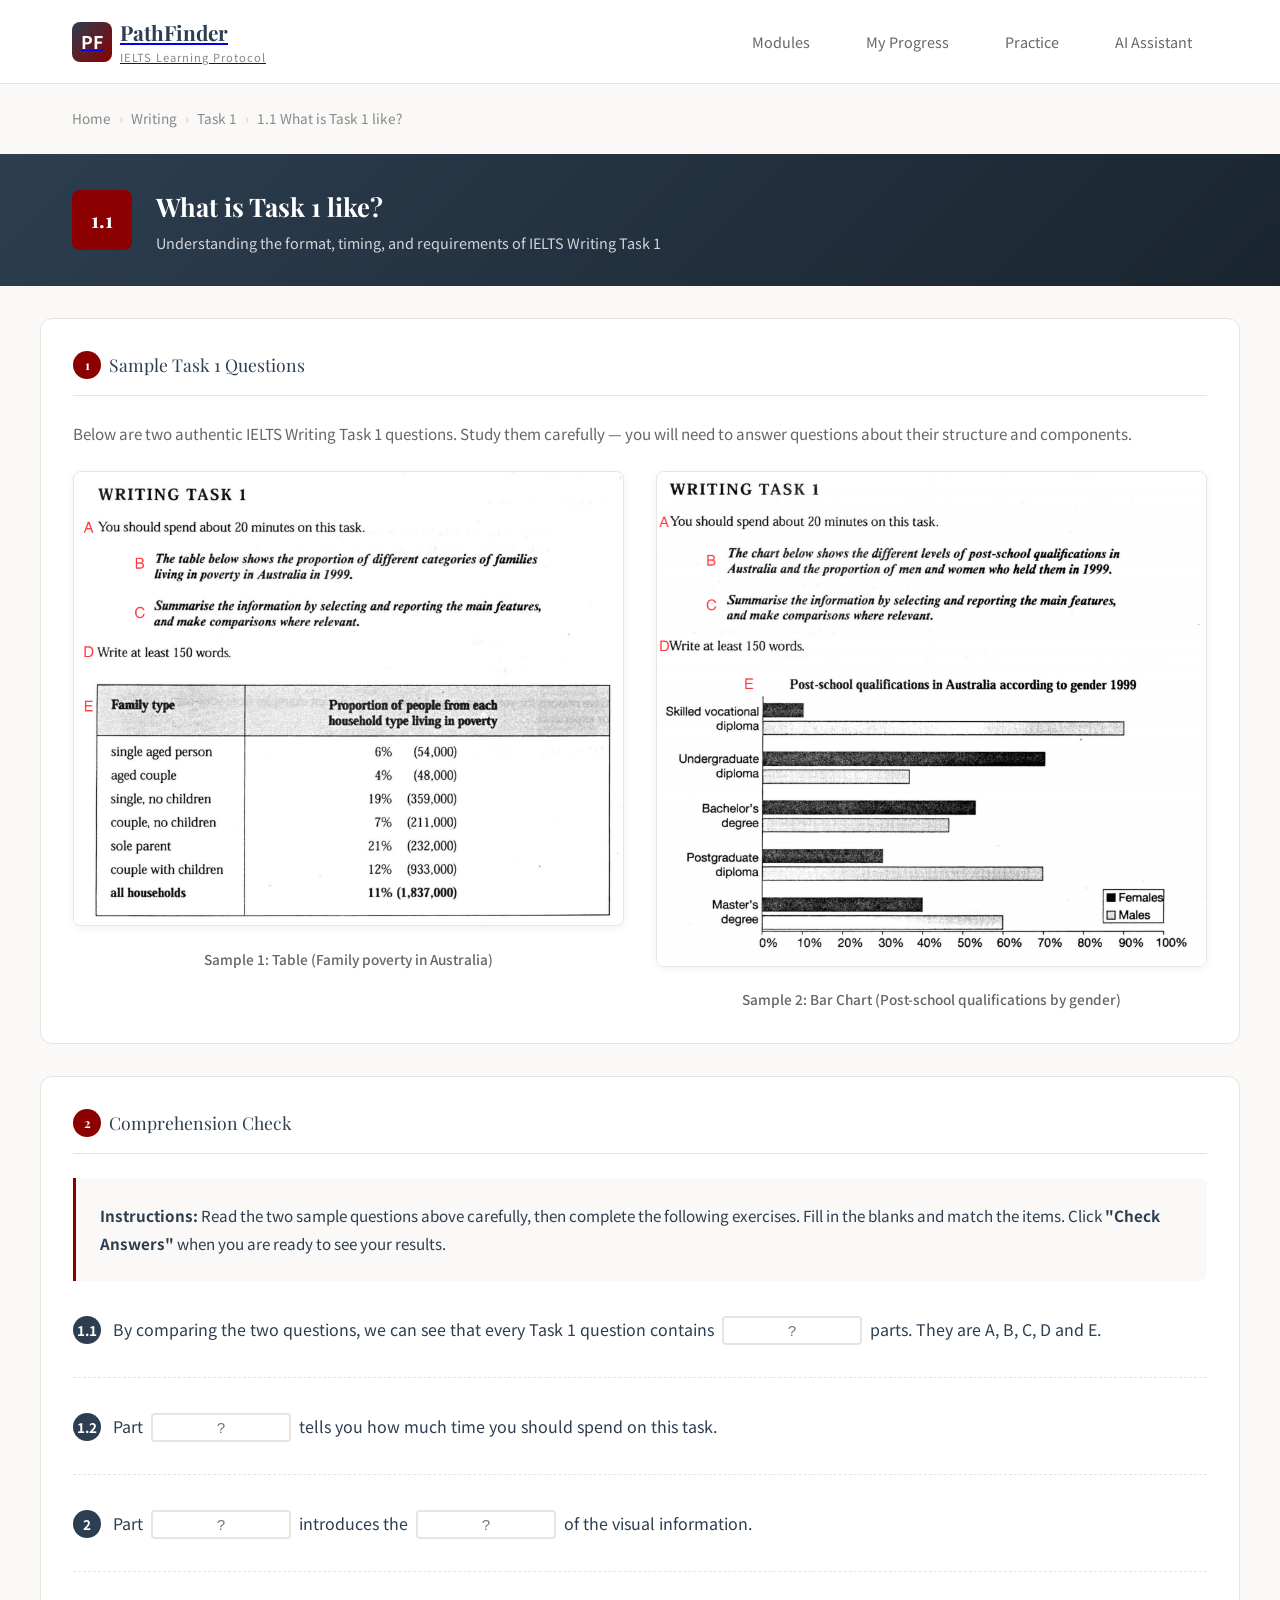
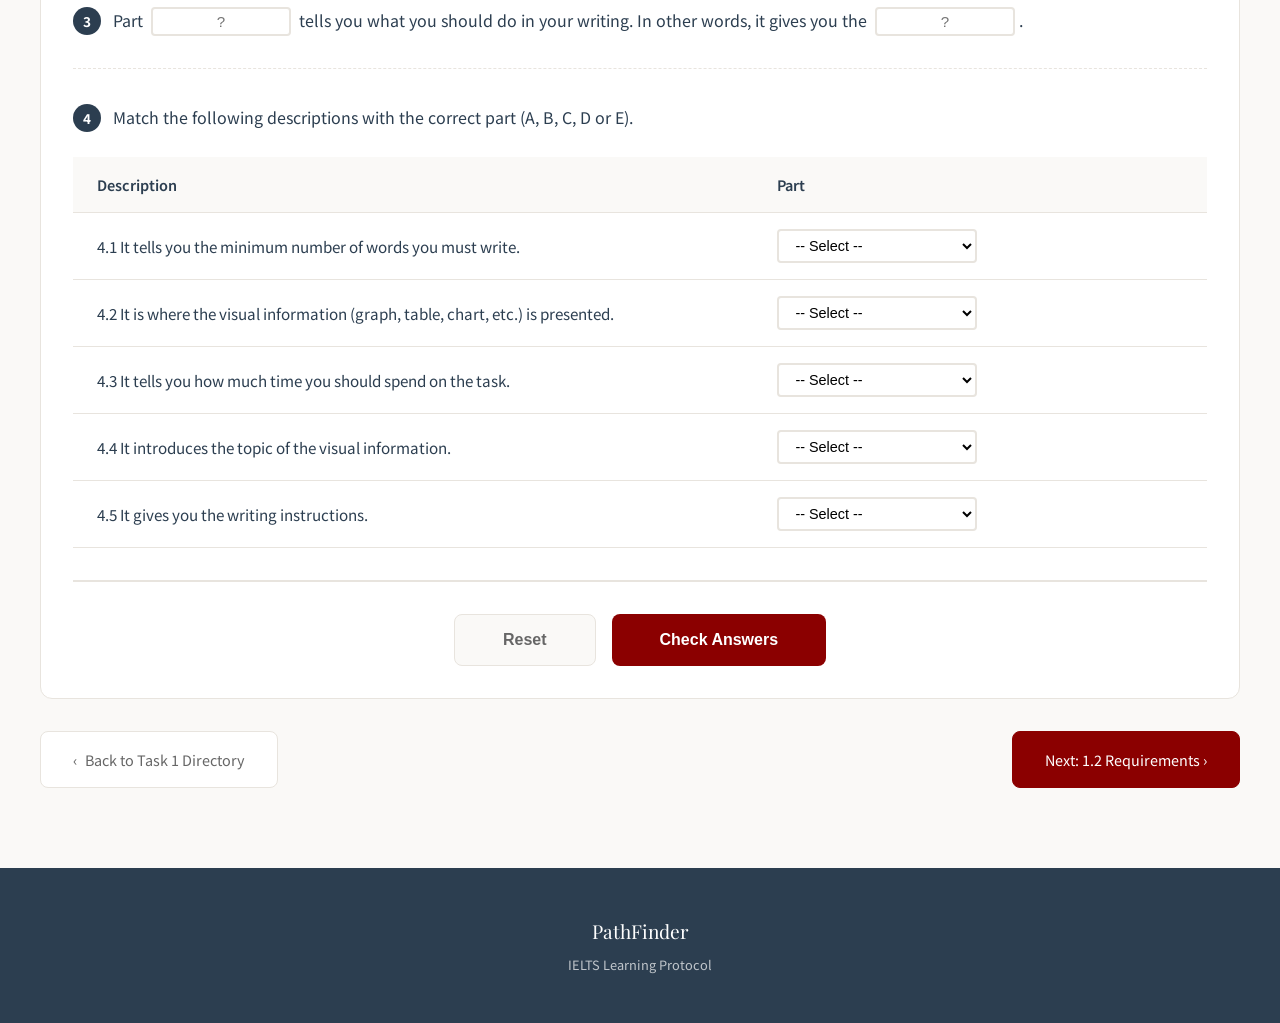
==== lesson-writing-t1-1-1.html @ 4b4ae62b "Add lesson 1.1: What is Task 1 like? with interactive exercises - Create dedicated lesson page with " ====
<!DOCTYPE html>
<html lang="en">
<head>
    <meta charset="UTF-8">
    <meta name="viewport" content="width=device-width, initial-scale=1.0">
    <title>1.1 What is Task 1 like? - PathFinder</title>
    <link href="https://fonts.googleapis.com/css2?family=Noto+Sans+SC:wght@300;400;500;600;700&family=Playfair+Display:wght@600;700&display=swap" rel="stylesheet">
    <link rel="stylesheet" href="css/styles.css">
    <style>
        /* ===== 课时页专属样式 ===== */

        .lesson-hero {
            background: linear-gradient(135deg, var(--primary-dark) 0%, #1a252f 100%);
            color: white;
            padding: var(--space-xl) 0;
        }

        .lesson-hero-inner {
            display: flex;
            align-items: center;
            gap: var(--space-lg);
        }

        .lesson-badge {
            width: 60px;
            height: 60px;
            background: var(--primary-red);
            border-radius: var(--radius-md);
            display: flex;
            align-items: center;
            justify-content: center;
            font-family: 'Playfair Display', serif;
            font-size: 1.3rem;
            font-weight: 700;
            color: white;
            flex-shrink: 0;
        }

        .lesson-hero-info h1 {
            font-family: 'Playfair Display', serif;
            font-size: 1.6rem;
            margin-bottom: var(--space-xs);
        }

        .lesson-hero-info p {
            font-size: 0.9rem;
            opacity: 0.8;
        }

        /* ===== 图片展示区域 ===== */
        .image-showcase {
            background: var(--bg-white);
            border: 1px solid var(--border-soft);
            border-radius: var(--radius-lg);
            padding: var(--space-xl);
            margin-bottom: var(--space-xl);
        }

        .image-showcase-title {
            font-family: 'Playfair Display', serif;
            font-size: 1.1rem;
            color: var(--primary-dark);
            margin-bottom: var(--space-lg);
            padding-bottom: var(--space-md);
            border-bottom: 1px solid var(--border-soft);
            display: flex;
            align-items: center;
            gap: var(--space-sm);
        }

        .image-showcase-title .num {
            width: 28px;
            height: 28px;
            background: var(--primary-red);
            color: white;
            border-radius: 50%;
            display: flex;
            align-items: center;
            justify-content: center;
            font-size: 0.8rem;
            font-weight: 700;
            flex-shrink: 0;
        }

        .sample-images {
            display: grid;
            grid-template-columns: 1fr 1fr;
            gap: var(--space-xl);
        }

        .sample-image-item {
            text-align: center;
        }

        .sample-image-item img {
            width: 100%;
            max-width: 100%;
            border: 1px solid var(--border-soft);
            border-radius: var(--radius-md);
            box-shadow: var(--shadow-sm);
        }

        .sample-image-label {
            margin-top: var(--space-md);
            font-size: 0.85rem;
            color: var(--text-gray);
            font-weight: 500;
        }

        /* ===== 练习区域 ===== */
        .exercise-area {
            background: var(--bg-white);
            border: 1px solid var(--border-soft);
            border-radius: var(--radius-lg);
            padding: var(--space-xl);
            margin-bottom: var(--space-xl);
        }

        .exercise-area-title {
            font-family: 'Playfair Display', serif;
            font-size: 1.1rem;
            color: var(--primary-dark);
            margin-bottom: var(--space-lg);
            padding-bottom: var(--space-md);
            border-bottom: 1px solid var(--border-soft);
            display: flex;
            align-items: center;
            gap: var(--space-sm);
        }

        .exercise-area-title .num {
            width: 28px;
            height: 28px;
            background: var(--primary-red);
            color: white;
            border-radius: 50%;
            display: flex;
            align-items: center;
            justify-content: center;
            font-size: 0.8rem;
            font-weight: 700;
            flex-shrink: 0;
        }

        .exercise-intro {
            background: var(--bg-cream);
            border-left: 3px solid var(--primary-red);
            padding: var(--space-lg);
            margin-bottom: var(--space-xl);
            border-radius: 0 var(--radius-md) var(--radius-md) 0;
            font-size: 0.95rem;
            line-height: 1.8;
            color: var(--text-dark);
        }

        /* ===== 填空题样式 ===== */
        .fill-blank-question {
            margin-bottom: var(--space-xl);
            padding-bottom: var(--space-xl);
            border-bottom: 1px dashed var(--border-soft);
        }

        .fill-blank-question:last-child {
            border-bottom: none;
            margin-bottom: 0;
            padding-bottom: 0;
        }

        .question-number {
            display: inline-block;
            width: 28px;
            height: 28px;
            background: var(--primary-dark);
            color: white;
            border-radius: 50%;
            text-align: center;
            line-height: 28px;
            font-size: 0.85rem;
            font-weight: 700;
            margin-right: var(--space-sm);
            flex-shrink: 0;
        }

        .question-text {
            font-size: 1rem;
            line-height: 2;
            color: var(--text-dark);
        }

        .blank-input {
            display: inline-block;
            width: 140px;
            padding: 4px 10px;
            border: 2px solid var(--border-soft);
            border-radius: var(--radius-sm);
            font-size: 0.95rem;
            text-align: center;
            margin: 0 4px;
            transition: all 0.2s;
            background: var(--bg-white);
        }

        .blank-input:focus {
            outline: none;
            border-color: var(--primary-red);
            background: #fff;
        }

        .blank-input.correct {
            border-color: #27ae60;
            background: rgba(39, 174, 96, 0.1);
            color: #27ae60;
        }

        .blank-input.incorrect {
            border-color: #e74c3c;
            background: rgba(231, 76, 60, 0.1);
            color: #e74c3c;
        }

        .blank-input.unchecked {
            border-color: var(--border-soft);
        }

        /* ===== 匹配题样式 ===== */
        .matching-question {
            margin-bottom: var(--space-xl);
        }

        .matching-table {
            width: 100%;
            border-collapse: collapse;
            margin-top: var(--space-lg);
        }

        .matching-table th,
        .matching-table td {
            padding: var(--space-md) var(--space-lg);
            text-align: left;
            border-bottom: 1px solid var(--border-soft);
        }

        .matching-table th {
            background: var(--bg-cream);
            font-weight: 600;
            color: var(--primary-dark);
            font-size: 0.9rem;
        }

        .matching-table td {
            font-size: 0.95rem;
            color: var(--text-dark);
        }

        .matching-select {
            padding: 6px 12px;
            border: 2px solid var(--border-soft);
            border-radius: var(--radius-sm);
            font-size: 0.9rem;
            background: var(--bg-white);
            cursor: pointer;
            min-width: 200px;
            transition: all 0.2s;
        }

        .matching-select:focus {
            outline: none;
            border-color: var(--primary-red);
        }

        .matching-select.correct {
            border-color: #27ae60;
            background: rgba(39, 174, 96, 0.1);
            color: #27ae60;
        }

        .matching-select.incorrect {
            border-color: #e74c3c;
            background: rgba(231, 76, 60, 0.1);
            color: #e74c3c;
        }

        /* ===== 核对答案按钮 ===== */
        .check-answers-section {
            display: flex;
            justify-content: center;
            gap: var(--space-md);
            margin-top: var(--space-xl);
            padding-top: var(--space-xl);
            border-top: 2px solid var(--border-soft);
        }

        .btn-check {
            padding: var(--space-md) var(--space-2xl);
            font-size: 1rem;
            font-weight: 600;
            border: none;
            border-radius: var(--radius-md);
            cursor: pointer;
            transition: all 0.3s;
        }

        .btn-check-primary {
            background: var(--primary-red);
            color: white;
        }

        .btn-check-primary:hover {
            background: #6b0000;
            transform: translateY(-2px);
            box-shadow: 0 4px 12px rgba(139, 0, 0, 0.3);
        }

        .btn-check-secondary {
            background: var(--bg-cream);
            color: var(--text-gray);
            border: 1px solid var(--border-soft);
        }

        .btn-check-secondary:hover {
            background: var(--border-soft);
        }

        /* ===== 结果反馈 ===== */
        .result-feedback {
            margin-top: var(--space-lg);
            padding: var(--space-lg);
            border-radius: var(--radius-md);
            text-align: center;
            font-size: 1rem;
            font-weight: 600;
            display: none;
        }

        .result-feedback.show {
            display: block;
        }

        .result-feedback.success {
            background: rgba(39, 174, 96, 0.1);
            color: #27ae60;
            border: 1px solid rgba(39, 174, 96, 0.3);
        }

        .result-feedback.partial {
            background: rgba(243, 156, 18, 0.1);
            color: #f39c12;
            border: 1px solid rgba(243, 156, 18, 0.3);
        }

        /* ===== 导航按钮 ===== */
        .lesson-nav {
            display: flex;
            justify-content: space-between;
            margin-top: var(--space-xl);
        }

        .lesson-nav-btn {
            display: inline-flex;
            align-items: center;
            gap: var(--space-sm);
            padding: var(--space-md) var(--space-xl);
            background: var(--bg-white);
            border: 1px solid var(--border-soft);
            border-radius: var(--radius-md);
            color: var(--text-gray);
            text-decoration: none;
            font-size: 0.9rem;
            transition: all 0.2s;
        }

        .lesson-nav-btn:hover {
            border-color: var(--primary-red);
            color: var(--primary-red);
        }

        .lesson-nav-btn.primary {
            background: var(--primary-red);
            color: white;
            border-color: var(--primary-red);
        }

        .lesson-nav-btn.primary:hover {
            background: #6b0000;
        }

        /* ===== 答案解析（默认隐藏） ===== */
        .answer-explanation {
            margin-top: var(--space-md);
            padding: var(--space-md) var(--space-lg);
            background: #f8f9fa;
            border-radius: var(--radius-sm);
            font-size: 0.9rem;
            color: var(--text-gray);
            display: none;
            border-left: 3px solid var(--primary-red);
        }

        .answer-explanation.show {
            display: block;
        }

        /* ===== 响应式 ===== */
        @media (max-width: 768px) {
            .sample-images {
                grid-template-columns: 1fr;
            }

            .blank-input {
                width: 100px;
            }

            .matching-select {
                min-width: 140px;
            }
        }
    </style>
</head>
<body>

    <!-- 顶部导航 -->
    <header class="header">
        <div class="container">
            <div class="header-inner">
                <a href="index.html" class="logo">
                    <div class="logo-icon">PF</div>
                    <div class="logo-text">PathFinder<span>IELTS Learning Protocol</span></div>
                </a>
                <nav class="nav">
                    <a href="index.html" class="nav-item">Modules</a>
                    <a href="#" class="nav-item">My Progress</a>
                    <a href="#" class="nav-item">Practice</a>
                    <a href="#" class="nav-item">AI Assistant</a>
                </nav>
            </div>
        </div>
    </header>

    <!-- 面包屑 -->
    <div class="container">
        <div class="breadcrumb" style="padding-top: var(--space-lg);">
            <a href="index.html">Home</a>
            <span class="breadcrumb-sep">›</span>
            <a href="module-writing.html">Writing</a>
            <span class="breadcrumb-sep">›</span>
            <a href="writing-task1.html">Task 1</a>
            <span class="breadcrumb-sep">›</span>
            <span>1.1 What is Task 1 like?</span>
        </div>
    </div>

    <!-- 课时标题区 -->
    <section class="lesson-hero">
        <div class="container">
            <div class="lesson-hero-inner">
                <div class="lesson-badge">1.1</div>
                <div class="lesson-hero-info">
                    <h1>What is Task 1 like?</h1>
                    <p>Understanding the format, timing, and requirements of IELTS Writing Task 1</p>
                </div>
            </div>
        </div>
    </section>

    <!-- 主内容区 -->
    <div class="container" style="padding: var(--space-xl) 0;">

        <!-- ===== 图片展示 ===== -->
        <div class="image-showcase">
            <div class="image-showcase-title">
                <span class="num">1</span>
                Sample Task 1 Questions
            </div>
            <p style="margin-bottom: var(--space-lg); color: var(--text-gray); font-size: 0.95rem; line-height: 1.8;">
                Below are two authentic IELTS Writing Task 1 questions. Study them carefully — you will need to answer questions about their structure and components.
            </p>
            <div class="sample-images">
                <div class="sample-image-item">
                    <img src="images/task1-sample1.png" alt="IELTS Task 1 Sample - Table">
                    <div class="sample-image-label">Sample 1: Table (Family poverty in Australia)</div>
                </div>
                <div class="sample-image-item">
                    <img src="images/task1-sample2.png" alt="IELTS Task 1 Sample - Bar Chart">
                    <div class="sample-image-label">Sample 2: Bar Chart (Post-school qualifications by gender)</div>
                </div>
            </div>
        </div>

        <!-- ===== 练习区域 ===== -->
        <div class="exercise-area">
            <div class="exercise-area-title">
                <span class="num">2</span>
                Comprehension Check
            </div>

            <div class="exercise-intro">
                <strong>Instructions:</strong> Read the two sample questions above carefully, then complete the following exercises. Fill in the blanks and match the items. Click <strong>"Check Answers"</strong> when you are ready to see your results.
            </div>

            <!-- 填空题 -->
            <div class="fill-blank-question">
                <div class="question-text">
                    <span class="question-number">1.1</span>
                    By comparing the two questions, we can see that every Task 1 question contains
                    <input type="text" class="blank-input" id="q1_1" data-answer="five" placeholder="?"> parts.
                    They are A, B, C, D and E.
                </div>
                <div class="answer-explanation" id="exp1_1">
                    <strong>Answer:</strong> five — Both questions clearly show five labeled parts: A, B, C, D, and E.
                </div>
            </div>

            <div class="fill-blank-question">
                <div class="question-text">
                    <span class="question-number">1.2</span>
                    Part <input type="text" class="blank-input" id="q1_2" data-answer="A" placeholder="?">
                    tells you how much time you should spend on this task.
                </div>
                <div class="answer-explanation" id="exp1_2">
                    <strong>Answer:</strong> A — Part A states "You should spend about 20 minutes on this task."
                </div>
            </div>

            <div class="fill-blank-question">
                <div class="question-text">
                    <span class="question-number">2</span>
                    Part <input type="text" class="blank-input" id="q2" data-answer="B" placeholder="?">
                    introduces the <input type="text" class="blank-input" id="q2_2" data-answer="topic" placeholder="?">
                    of the visual information.
                </div>
                <div class="answer-explanation" id="exp2">
                    <strong>Answer:</strong> B, topic — Part B describes what the visual shows (e.g., "The table below shows the proportion of different categories of families living in poverty in Australia in 1999").
                </div>
            </div>

            <div class="fill-blank-question">
                <div class="question-text">
                    <span class="question-number">3</span>
                    Part <input type="text" class="blank-input" id="q3" data-answer="C" placeholder="?">
                    tells you what you should do in your writing. In other words, it gives you the
                    <input type="text" class="blank-input" id="q3_2" data-answer="instructions" placeholder="?">.
                </div>
                <div class="answer-explanation" id="exp3">
                    <strong>Answer:</strong> C, instructions — Part C says "Summarise the information by selecting and reporting the main features, and make comparisons where relevant."
                </div>
            </div>

            <!-- 匹配题 -->
            <div class="matching-question" style="margin-top: var(--space-xl);">
                <div class="question-text" style="margin-bottom: var(--space-lg);">
                    <span class="question-number">4</span>
                    Match the following descriptions with the correct part (A, B, C, D or E).
                </div>

                <table class="matching-table">
                    <thead>
                        <tr>
                            <th style="width: 60%;">Description</th>
                            <th>Part</th>
                        </tr>
                    </thead>
                    <tbody>
                        <tr>
                            <td>4.1 It tells you the minimum number of words you must write.</td>
                            <td>
                                <select class="matching-select" id="m4_1" data-answer="D">
                                    <option value="">-- Select --</option>
                                    <option value="A">A</option>
                                    <option value="B">B</option>
                                    <option value="C">C</option>
                                    <option value="D">D</option>
                                    <option value="E">E</option>
                                </select>
                            </td>
                        </tr>
                        <tr>
                            <td>4.2 It is where the visual information (graph, table, chart, etc.) is presented.</td>
                            <td>
                                <select class="matching-select" id="m4_2" data-answer="E">
                                    <option value="">-- Select --</option>
                                    <option value="A">A</option>
                                    <option value="B">B</option>
                                    <option value="C">C</option>
                                    <option value="D">D</option>
                                    <option value="E">E</option>
                                </select>
                            </td>
                        </tr>
                        <tr>
                            <td>4.3 It tells you how much time you should spend on the task.</td>
                            <td>
                                <select class="matching-select" id="m4_3" data-answer="A">
                                    <option value="">-- Select --</option>
                                    <option value="A">A</option>
                                    <option value="B">B</option>
                                    <option value="C">C</option>
                                    <option value="D">D</option>
                                    <option value="E">E</option>
                                </select>
                            </td>
                        </tr>
                        <tr>
                            <td>4.4 It introduces the topic of the visual information.</td>
                            <td>
                                <select class="matching-select" id="m4_4" data-answer="B">
                                    <option value="">-- Select --</option>
                                    <option value="A">A</option>
                                    <option value="B">B</option>
                                    <option value="C">C</option>
                                    <option value="D">D</option>
                                    <option value="E">E</option>
                                </select>
                            </td>
                        </tr>
                        <tr>
                            <td>4.5 It gives you the writing instructions.</td>
                            <td>
                                <select class="matching-select" id="m4_5" data-answer="C">
                                    <option value="">-- Select --</option>
                                    <option value="A">A</option>
                                    <option value="B">B</option>
                                    <option value="C">C</option>
                                    <option value="D">D</option>
                                    <option value="E">E</option>
                                </select>
                            </td>
                        </tr>
                    </tbody>
                </table>

                <div class="answer-explanation" id="exp4">
                    <strong>Answers:</strong><br>
                    4.1 D — "Write at least 150 words."<br>
                    4.2 E — The visual data (table, chart, graph, etc.)<br>
                    4.3 A — "You should spend about 20 minutes on this task."<br>
                    4.4 B — Introduces what the visual is about<br>
                    4.5 C — "Summarise the information..."
                </div>
            </div>

            <!-- 核对答案按钮 -->
            <div class="check-answers-section">
                <button class="btn-check btn-check-secondary" onclick="resetAnswers()">Reset</button>
                <button class="btn-check btn-check-primary" onclick="checkAnswers()">Check Answers</button>
            </div>

            <!-- 结果反馈 -->
            <div class="result-feedback" id="resultFeedback"></div>
        </div>

        <!-- 课时导航 -->
        <div class="lesson-nav">
            <a href="writing-task1.html?chapter=1" class="lesson-nav-btn">
                <span>‹</span> Back to Task 1 Directory
            </a>
            <a href="lesson.html?module=writing-t1&id=1-2" class="lesson-nav-btn primary">
                Next: 1.2 Requirements ›
            </a>
        </div>

    </div>

    <!-- 页脚 -->
    <footer class="footer">
        <div class="container">
            <div class="footer-logo">PathFinder</div>
            <p class="footer-text">IELTS Learning Protocol</p>
        </div>
    </footer>

    <script>
        // 核对答案功能
        function checkAnswers() {
            let correctCount = 0;
            let totalCount = 0;

            // 检查填空题
            const blankInputs = document.querySelectorAll('.blank-input');
            blankInputs.forEach(function(input) {
                totalCount++;
                const userAnswer = input.value.trim().toLowerCase();
                const correctAnswer = input.dataset.answer.toLowerCase();

                input.classList.remove('correct', 'incorrect', 'unchecked');

                if (userAnswer === '') {
                    input.classList.add('unchecked');
                } else if (userAnswer === correctAnswer) {
                    input.classList.add('correct');
                    correctCount++;
                } else {
                    input.classList.add('incorrect');
                }
            });

            // 检查匹配题
            const matchingSelects = document.querySelectorAll('.matching-select');
            matchingSelects.forEach(function(select) {
                totalCount++;
                const userAnswer = select.value;
                const correctAnswer = select.dataset.answer;

                select.classList.remove('correct', 'incorrect', 'unchecked');

                if (userAnswer === '') {
                    select.classList.add('unchecked');
                } else if (userAnswer === correctAnswer) {
                    select.classList.add('correct');
                    correctCount++;
                } else {
                    select.classList.add('incorrect');
                }
            });

            // 显示结果反馈
            const feedback = document.getElementById('resultFeedback');
            const percentage = Math.round((correctCount / totalCount) * 100);

            if (correctCount === totalCount) {
                feedback.className = 'result-feedback show success';
                feedback.innerHTML = '🎉 Excellent! You got all ' + totalCount + ' questions correct!';
            } else if (correctCount >= totalCount * 0.6) {
                feedback.className = 'result-feedback show partial';
                feedback.innerHTML = '👍 Good job! You got ' + correctCount + ' out of ' + totalCount + ' correct (' + percentage + '%). Review the incorrect answers below.';
            } else {
                feedback.className = 'result-feedback show partial';
                feedback.innerHTML = '💪 Keep practicing! You got ' + correctCount + ' out of ' + totalCount + ' correct (' + percentage + '%). Review the answers and try again.';
            }

            // 显示答案解析
            document.querySelectorAll('.answer-explanation').forEach(function(exp) {
                exp.classList.add('show');
            });

            // 滚动到结果区域
            feedback.scrollIntoView({ behavior: 'smooth', block: 'center' });
        }

        // 重置答案
        function resetAnswers() {
            // 清空填空题
            document.querySelectorAll('.blank-input').forEach(function(input) {
                input.value = '';
                input.classList.remove('correct', 'incorrect');
                input.classList.add('unchecked');
            });

            // 重置匹配题
            document.querySelectorAll('.matching-select').forEach(function(select) {
                select.value = '';
                select.classList.remove('correct', 'incorrect');
                select.classList.add('unchecked');
            });

            // 隐藏反馈
            const feedback = document.getElementById('resultFeedback');
            feedback.classList.remove('show');

            // 隐藏答案解析
            document.querySelectorAll('.answer-explanation').forEach(function(exp) {
                exp.classList.remove('show');
            });
        }
    </script>

</body>
</html>
---- css/styles.css ----
/**
 * PathFinder - IELTS Learning Protocol
 * AI-Powered English Deep Learning System
 *
 * 系统名称：PathFinder
 * 视觉风格：学院风 Academic
 */

:root {
    /* 主色调 */
    --primary-dark: #2c3e50;
    --primary-red: #8b0000;
    --bg-cream: #faf9f7;
    --bg-white: #ffffff;
    --border-soft: #e8e4de;
    --text-dark: #2c3e50;
    --text-gray: #666;
    --text-light: #888;

    /* 间距 */
    --space-xs: 4px;
    --space-sm: 8px;
    --space-md: 16px;
    --space-lg: 24px;
    --space-xl: 32px;
    --space-2xl: 48px;

    /* 圆角 */
    --radius-sm: 4px;
    --radius-md: 8px;
    --radius-lg: 12px;

    /* 阴影 */
    --shadow-sm: 0 2px 8px rgba(0,0,0,0.06);
    --shadow-md: 0 4px 16px rgba(0,0,0,0.08);
    --shadow-hover: 0 6px 20px rgba(139,0,0,0.12);
}

/* 通用样式重置 */
* {
    margin: 0;
    padding: 0;
    box-sizing: border-box;
}

body {
    font-family: 'Noto Sans SC', -apple-system, BlinkMacSystemFont, sans-serif;
    background: var(--bg-cream);
    color: var(--text-dark);
    line-height: 1.6;
    min-height: 100vh;
}

/* 学院风字体 */
.font-serif {
    font-family: 'Playfair Display', 'Noto Serif SC', Georgia, serif;
}

/* 容器 */
.container {
    max-width: 1200px;
    margin: 0 auto;
    padding: 0 var(--space-xl);
}

/* ==================== */
/* 顶部导航栏 */
/* ==================== */
.header {
    background: var(--bg-white);
    border-bottom: 1px solid var(--border-soft);
    position: sticky;
    top: 0;
    z-index: 100;
}

.header-inner {
    display: flex;
    align-items: center;
    justify-content: space-between;
    padding: var(--space-md) 0;
}

.logo {
    display: flex;
    align-items: center;
    gap: var(--space-sm);
}

.logo-icon {
    width: 40px;
    height: 40px;
    background: linear-gradient(135deg, var(--primary-dark), var(--primary-red));
    border-radius: var(--radius-md);
    display: flex;
    align-items: center;
    justify-content: center;
    color: white;
    font-weight: 700;
    font-size: 1.1rem;
}

.logo-text {
    font-family: 'Playfair Display', serif;
    font-size: 1.3rem;
    font-weight: 700;
    color: var(--primary-dark);
}

.logo-text span {
    font-size: 0.7rem;
    display: block;
    font-weight: 400;
    color: var(--text-light);
    font-family: 'Noto Sans SC', sans-serif;
    letter-spacing: 1px;
}

.nav {
    display: flex;
    gap: var(--space-lg);
}

.nav-item {
    font-size: 0.9rem;
    color: var(--text-gray);
    text-decoration: none;
    padding: var(--space-sm) var(--space-md);
    border-radius: var(--radius-sm);
    transition: all 0.2s;
}

.nav-item:hover {
    color: var(--primary-red);
    background: var(--bg-cream);
}

.nav-item.active {
    color: var(--primary-red);
    font-weight: 600;
}

/* ==================== */
/* 英雄区 - 首页 banner */
/* ==================== */
.hero {
    background: linear-gradient(135deg, var(--primary-dark) 0%, #1a252f 50%, #0d1519 100%);
    color: white;
    padding: var(--space-2xl) 0;
    position: relative;
    overflow: hidden;
}

.hero::before {
    content: '';
    position: absolute;
    top: 0;
    left: 0;
    right: 0;
    bottom: 0;
    background: url("data:image/svg+xml,%3Csvg width='60' height='60' viewBox='0 0 60 60' xmlns='http://www.w3.org/2000/svg'%3E%3Cg fill='none' fill-rule='evenodd'%3E%3Cg fill='%23ffffff' fill-opacity='0.03'%3E%3Cpath d='M36 34v-4h-2v4h-4v2h4v4h2v-4h4v-2h-4zm0-30V0h-2v4h-4v2h4v4h2V6h4V4h-4zM6 34v-4H4v4H0v2h4v4h2v-4h4v-2H6zM6 4V0H4v4H0v2h4v4h2V6h4V4H6z'/%3E%3C/g%3E%3C/g%3E%3C/svg%3E");
    opacity: 0.5;
}

.hero-content {
    position: relative;
    z-index: 1;
    text-align: center;
    max-width: 700px;
    margin: 0 auto;
}

.hero-badge {
    display: inline-block;
    background: rgba(139,0,0,0.3);
    border: 1px solid rgba(139,0,0,0.5);
    padding: var(--space-xs) var(--space-md);
    border-radius: 20px;
    font-size: 0.75rem;
    margin-bottom: var(--space-lg);
    letter-spacing: 1px;
}

.hero h1 {
    font-family: 'Playfair Display', serif;
    font-size: 2.5rem;
    font-weight: 700;
    margin-bottom: var(--space-md);
    letter-spacing: 2px;
}

.hero p {
    font-size: 1.1rem;
    opacity: 0.85;
    font-weight: 300;
    margin-bottom: var(--space-xl);
    line-height: 1.8;
}

.hero-actions {
    display: flex;
    gap: var(--space-md);
    justify-content: center;
}

.btn {
    display: inline-flex;
    align-items: center;
    gap: var(--space-sm);
    padding: var(--space-md) var(--space-xl);
    border-radius: var(--radius-md);
    font-size: 0.95rem;
    font-weight: 500;
    text-decoration: none;
    transition: all 0.3s;
    cursor: pointer;
    border: none;
}

.btn-primary {
    background: var(--primary-red);
    color: white;
}

.btn-primary:hover {
    background: #6b0000;
    transform: translateY(-2px);
    box-shadow: 0 4px 12px rgba(139,0,0,0.3);
}

.btn-secondary {
    background: transparent;
    color: white;
    border: 1px solid rgba(255,255,255,0.3);
}

.btn-secondary:hover {
    background: rgba(255,255,255,0.1);
    border-color: rgba(255,255,255,0.5);
}

/* ==================== */
/* 统计卡片 */
/* ==================== */
.stats {
    display: grid;
    grid-template-columns: repeat(4, 1fr);
    gap: var(--space-lg);
    margin-top: calc(-1 * var(--space-2xl));
    margin-bottom: var(--space-2xl);
}

.stat-card {
    background: var(--bg-white);
    border: 1px solid var(--border-soft);
    border-radius: var(--radius-lg);
    padding: var(--space-xl);
    text-align: center;
    box-shadow: var(--shadow-sm);
}

.stat-icon {
    font-size: 1.8rem;
    margin-bottom: var(--space-sm);
}

.stat-number {
    font-family: 'Playfair Display', serif;
    font-size: 2rem;
    font-weight: 700;
    color: var(--primary-dark);
}

.stat-label {
    font-size: 0.85rem;
    color: var(--text-light);
    margin-top: var(--space-xs);
}

/* ==================== */
/* 模块卡片区域 */
/* ==================== */
.section {
    padding: var(--space-2xl) 0;
}

.section-header {
    text-align: center;
    margin-bottom: var(--space-2xl);
}

.section-title {
    font-family: 'Playfair Display', serif;
    font-size: 1.8rem;
    color: var(--primary-dark);
    margin-bottom: var(--space-sm);
}

.section-subtitle {
    font-size: 0.95rem;
    color: var(--text-light);
}

.modules-grid {
    display: grid;
    grid-template-columns: repeat(3, 1fr);
    gap: var(--space-xl);
}

.module-card {
    background: var(--bg-white);
    border: 1px solid var(--border-soft);
    border-radius: var(--radius-lg);
    padding: var(--space-xl);
    cursor: pointer;
    transition: all 0.3s;
    position: relative;
    overflow: hidden;
}

.module-card::before {
    content: '';
    position: absolute;
    top: 0;
    left: 0;
    width: 4px;
    height: 100%;
    background: var(--primary-red);
    transform: scaleY(0);
    transition: transform 0.3s;
}

.module-card:hover {
    border-color: var(--primary-red);
    box-shadow: var(--shadow-hover);
    transform: translateY(-4px);
}

.module-card:hover::before {
    transform: scaleY(1);
}

.module-icon {
    width: 56px;
    height: 56px;
    background: var(--primary-red);
    border-radius: 50%;
    display: flex;
    align-items: center;
    justify-content: center;
    font-size: 1.5rem;
    margin-bottom: var(--space-lg);
    transition: transform 0.3s;
}

.module-card:hover .module-icon {
    transform: scale(1.1);
}

.module-title {
    font-size: 1.15rem;
    font-weight: 600;
    color: var(--primary-dark);
    margin-bottom: var(--space-sm);
}

.module-desc {
    font-size: 0.85rem;
    color: var(--text-light);
    line-height: 1.7;
    margin-bottom: var(--space-lg);
}

.module-tags {
    display: flex;
    flex-wrap: wrap;
    gap: var(--space-sm);
}

.module-tag {
    display: inline-block;
    background: var(--bg-cream);
    color: var(--text-gray);
    font-size: 0.7rem;
    padding: var(--space-xs) var(--space-sm);
    border-radius: var(--radius-sm);
}

.module-progress {
    display: flex;
    align-items: center;
    gap: var(--space-sm);
    margin-top: var(--space-md);
    padding-top: var(--space-md);
    border-top: 1px solid var(--border-soft);
}

.progress-bar {
    flex: 1;
    height: 4px;
    background: #e8e8e8;
    border-radius: 2px;
    overflow: hidden;
}

.progress-fill {
    height: 100%;
    background: var(--primary-red);
    border-radius: 2px;
    transition: width 0.3s;
}

.progress-text {
    font-size: 0.75rem;
    color: var(--text-light);
    white-space: nowrap;
}

/* ==================== */
/* 页脚 */
/* ==================== */
.footer {
    background: var(--primary-dark);
    color: rgba(255,255,255,0.7);
    padding: var(--space-2xl) 0;
    text-align: center;
    margin-top: var(--space-2xl);
}

.footer-logo {
    font-family: 'Playfair Display', serif;
    font-size: 1.2rem;
    color: white;
    margin-bottom: var(--space-sm);
}

.footer-text {
    font-size: 0.8rem;
}

.footer-text a {
    color: rgba(255,255,255,0.9);
    text-decoration: none;
}

/* ==================== */
/* 响应式设计 */
/* ==================== */
@media (max-width: 1024px) {
    .modules-grid {
        grid-template-columns: repeat(2, 1fr);
    }

    .stats {
        grid-template-columns: repeat(2, 1fr);
        margin-top: 0;
    }
}

@media (max-width: 768px) {
    .container {
        padding: 0 var(--space-md);
    }

    .nav {
        display: none;
    }

    .hero h1 {
        font-size: 1.8rem;
    }

    .hero-actions {
        flex-direction: column;
        align-items: center;
    }

    .modules-grid {
        grid-template-columns: 1fr;
    }

    .stats {
        grid-template-columns: repeat(2, 1fr);
        gap: var(--space-md);
    }

    .stat-card {
        padding: var(--space-lg);
    }
}

/* ==================== */
/* 面包屑导航 */
/* ==================== */
.breadcrumb {
    display: flex;
    align-items: center;
    gap: var(--space-sm);
    font-size: 0.85rem;
    color: var(--text-light);
    margin-bottom: var(--space-lg);
}

.breadcrumb a {
    color: var(--text-light);
    text-decoration: none;
}

.breadcrumb a:hover {
    color: var(--primary-red);
}

.breadcrumb-sep {
    color: #ccc;
}

/* ==================== */
/* 子模块列表页 */
/* ==================== */
.module-header {
    background: var(--bg-white);
    border-bottom: 1px solid var(--border-soft);
    padding: var(--space-2xl) 0;
}

.module-header-inner {
    display: flex;
    align-items: center;
    gap: var(--space-xl);
}

.module-header-icon {
    width: 80px;
    height: 80px;
    background: var(--primary-red);
    border-radius: 50%;
    display: flex;
    align-items: center;
    justify-content: center;
    font-size: 2.5rem;
}

.module-header-info h1 {
    font-family: 'Playfair Display', serif;
    font-size: 1.8rem;
    color: var(--primary-dark);
    margin-bottom: var(--space-xs);
}

.module-header-info p {
    color: var(--text-gray);
    font-size: 0.95rem;
}

.submodules-grid {
    display: grid;
    grid-template-columns: repeat(2, 1fr);
    gap: var(--space-lg);
}

.submodule-card {
    background: var(--bg-white);
    border: 1px solid var(--border-soft);
    border-radius: var(--radius-md);
    padding: var(--space-xl);
    display: flex;
    gap: var(--space-lg);
    cursor: pointer;
    transition: all 0.3s;
}

.submodule-card:hover {
    border-color: var(--primary-red);
    box-shadow: var(--shadow-md);
}

.submodule-number {
    width: 44px;
    height: 44px;
    background: var(--bg-cream);
    border-radius: var(--radius-md);
    display: flex;
    align-items: center;
    justify-content: center;
    font-family: 'Playfair Display', serif;
    font-size: 1.2rem;
    font-weight: 700;
    color: var(--primary-red);
    flex-shrink: 0;
}

.submodule-content h3 {
    font-size: 1rem;
    font-weight: 600;
    color: var(--primary-dark);
    margin-bottom: var(--space-xs);
}

.submodule-content p {
    font-size: 0.85rem;
    color: var(--text-light);
    margin-bottom: var(--space-sm);
}

.submodule-meta {
    display: flex;
    gap: var(--space-md);
    font-size: 0.75rem;
    color: var(--text-light);
}

.submodule-meta span {
    display: flex;
    align-items: center;
    gap: 4px;
}

/* ==================== */
/* 学习内容页 */
/* ==================== */
.lesson-container {
    display: grid;
    grid-template-columns: 1fr 360px;
    gap: var(--space-xl);
    padding: var(--space-xl) 0;
}

.lesson-main {
    background: var(--bg-white);
    border: 1px solid var(--border-soft);
    border-radius: var(--radius-lg);
    overflow: hidden;
}

.lesson-content {
    padding: var(--space-xl);
}

.lesson-title {
    font-family: 'Playfair Display', serif;
    font-size: 1.5rem;
    color: var(--primary-dark);
    margin-bottom: var(--space-lg);
    padding-bottom: var(--space-md);
    border-bottom: 1px solid var(--border-soft);
}

.lesson-text {
    font-size: 1rem;
    line-height: 2;
    color: var(--text-dark);
}

.lesson-text p {
    margin-bottom: var(--space-lg);
}

.lesson-text strong {
    color: var(--primary-red);
}

.lesson-text .highlight {
    background: #fff5e6;
    padding: 2px 6px;
    border-radius: 3px;
}

/* 音频播放器 */
.audio-player {
    background: var(--bg-cream);
    border: 1px solid var(--border-soft);
    border-radius: var(--radius-md);
    padding: var(--space-lg);
    margin: var(--space-xl) 0;
}

.audio-controls {
    display: flex;
    align-items: center;
    gap: var(--space-md);
}

.play-btn {
    width: 48px;
    height: 48px;
    background: var(--primary-red);
    border: none;
    border-radius: 50%;
    color: white;
    font-size: 1.2rem;
    cursor: pointer;
    display: flex;
    align-items: center;
    justify-content: center;
    transition: all 0.2s;
}

.play-btn:hover {
    background: #6b0000;
    transform: scale(1.05);
}

.audio-info {
    flex: 1;
}

.audio-title {
    font-size: 0.9rem;
    font-weight: 500;
    color: var(--primary-dark);
}

.audio-progress {
    height: 4px;
    background: #ddd;
    border-radius: 2px;
    margin-top: var(--space-sm);
    overflow: hidden;
}

.audio-progress-fill {
    height: 100%;
    background: var(--primary-red);
    width: 0%;
    transition: width 0.1s;
}

.audio-time {
    font-size: 0.8rem;
    color: var(--text-light);
    min-width: 80px;
    text-align: right;
}

/* 练习区域 */
.exercise-section {
    margin-top: var(--space-2xl);
    padding-top: var(--space-xl);
    border-top: 2px solid var(--border-soft);
}

.exercise-card {
    background: var(--bg-cream);
    border: 1px solid var(--border-soft);
    border-radius: var(--radius-md);
    padding: var(--space-xl);
}

.exercise-header {
    display: flex;
    align-items: center;
    justify-content: space-between;
    margin-bottom: var(--space-lg);
}

.exercise-title {
    font-size: 1rem;
    font-weight: 600;
    color: var(--primary-dark);
}

.exercise-type {
    font-size: 0.75rem;
    color: var(--text-light);
    background: var(--bg-white);
    padding: var(--space-xs) var(--space-sm);
    border-radius: var(--radius-sm);
}

.question {
    font-size: 1rem;
    color: var(--text-dark);
    margin-bottom: var(--space-lg);
    line-height: 1.8;
}

.options {
    display: flex;
    flex-direction: column;
    gap: var(--space-sm);
}

.option {
    display: flex;
    align-items: center;
    gap: var(--space-md);
    padding: var(--space-md) var(--space-lg);
    background: var(--bg-white);
    border: 1px solid var(--border-soft);
    border-radius: var(--radius-md);
    cursor: pointer;
    transition: all 0.2s;
}

.option:hover {
    border-color: var(--primary-red);
    background: #fff;
}

.option.selected {
    border-color: var(--primary-red);
    background: rgba(139,0,0,0.05);
}

.option-letter {
    width: 28px;
    height: 28px;
    background: var(--bg-cream);
    border-radius: 50%;
    display: flex;
    align-items: center;
    justify-content: center;
    font-size: 0.85rem;
    font-weight: 600;
    color: var(--text-gray);
}

.option.selected .option-letter {
    background: var(--primary-red);
    color: white;
}

.option-text {
    flex: 1;
    font-size: 0.95rem;
}

/* 侧边栏 */
.lesson-sidebar {
    display: flex;
    flex-direction: column;
    gap: var(--space-lg);
}

.sidebar-card {
    background: var(--bg-white);
    border: 1px solid var(--border-soft);
    border-radius: var(--radius-lg);
    padding: var(--space-lg);
}

.sidebar-title {
    font-size: 0.9rem;
    font-weight: 600;
    color: var(--primary-dark);
    margin-bottom: var(--space-md);
    padding-bottom: var(--space-sm);
    border-bottom: 1px solid var(--border-soft);
}

.toc-list {
    list-style: none;
}

.toc-item {
    padding: var(--space-sm) 0;
    border-bottom: 1px dashed var(--border-soft);
}

.toc-item:last-child {
    border-bottom: none;
}

.toc-item a {
    display: flex;
    align-items: center;
    gap: var(--space-sm);
    font-size: 0.85rem;
    color: var(--text-gray);
    text-decoration: none;
    transition: color 0.2s;
}

.toc-item a:hover,
.toc-item.active a {
    color: var(--primary-red);
}

.toc-item .num {
    width: 20px;
    height: 20px;
    background: var(--bg-cream);
    border-radius: var(--radius-sm);
    display: flex;
    align-items: center;
    justify-content: center;
    font-size: 0.7rem;
    font-weight: 600;
}

.toc-item.active .num {
    background: var(--primary-red);
    color: white;
}

/* 笔记区域 */
.notes-area {
    width: 100%;
    min-height: 120px;
    padding: var(--space-md);
    border: 1px solid var(--border-soft);
    border-radius: var(--radius-md);
    font-family: inherit;
    font-size: 0.9rem;
    resize: vertical;
    margin-top: var(--space-sm);
}

.notes-area:focus {
    outline: none;
    border-color: var(--primary-red);
}

/* 响应式 */
@media (max-width: 1024px) {
    .lesson-container {
        grid-template-columns: 1fr;
    }

    .lesson-sidebar {
        flex-direction: row;
        flex-wrap: wrap;
    }

    .sidebar-card {
        flex: 1;
        min-width: 280px;
    }
}

@media (max-width: 768px) {
    .submodules-grid {
        grid-template-columns: 1fr;
    }

    .module-header-inner {
        flex-direction: column;
        text-align: center;
    }
}
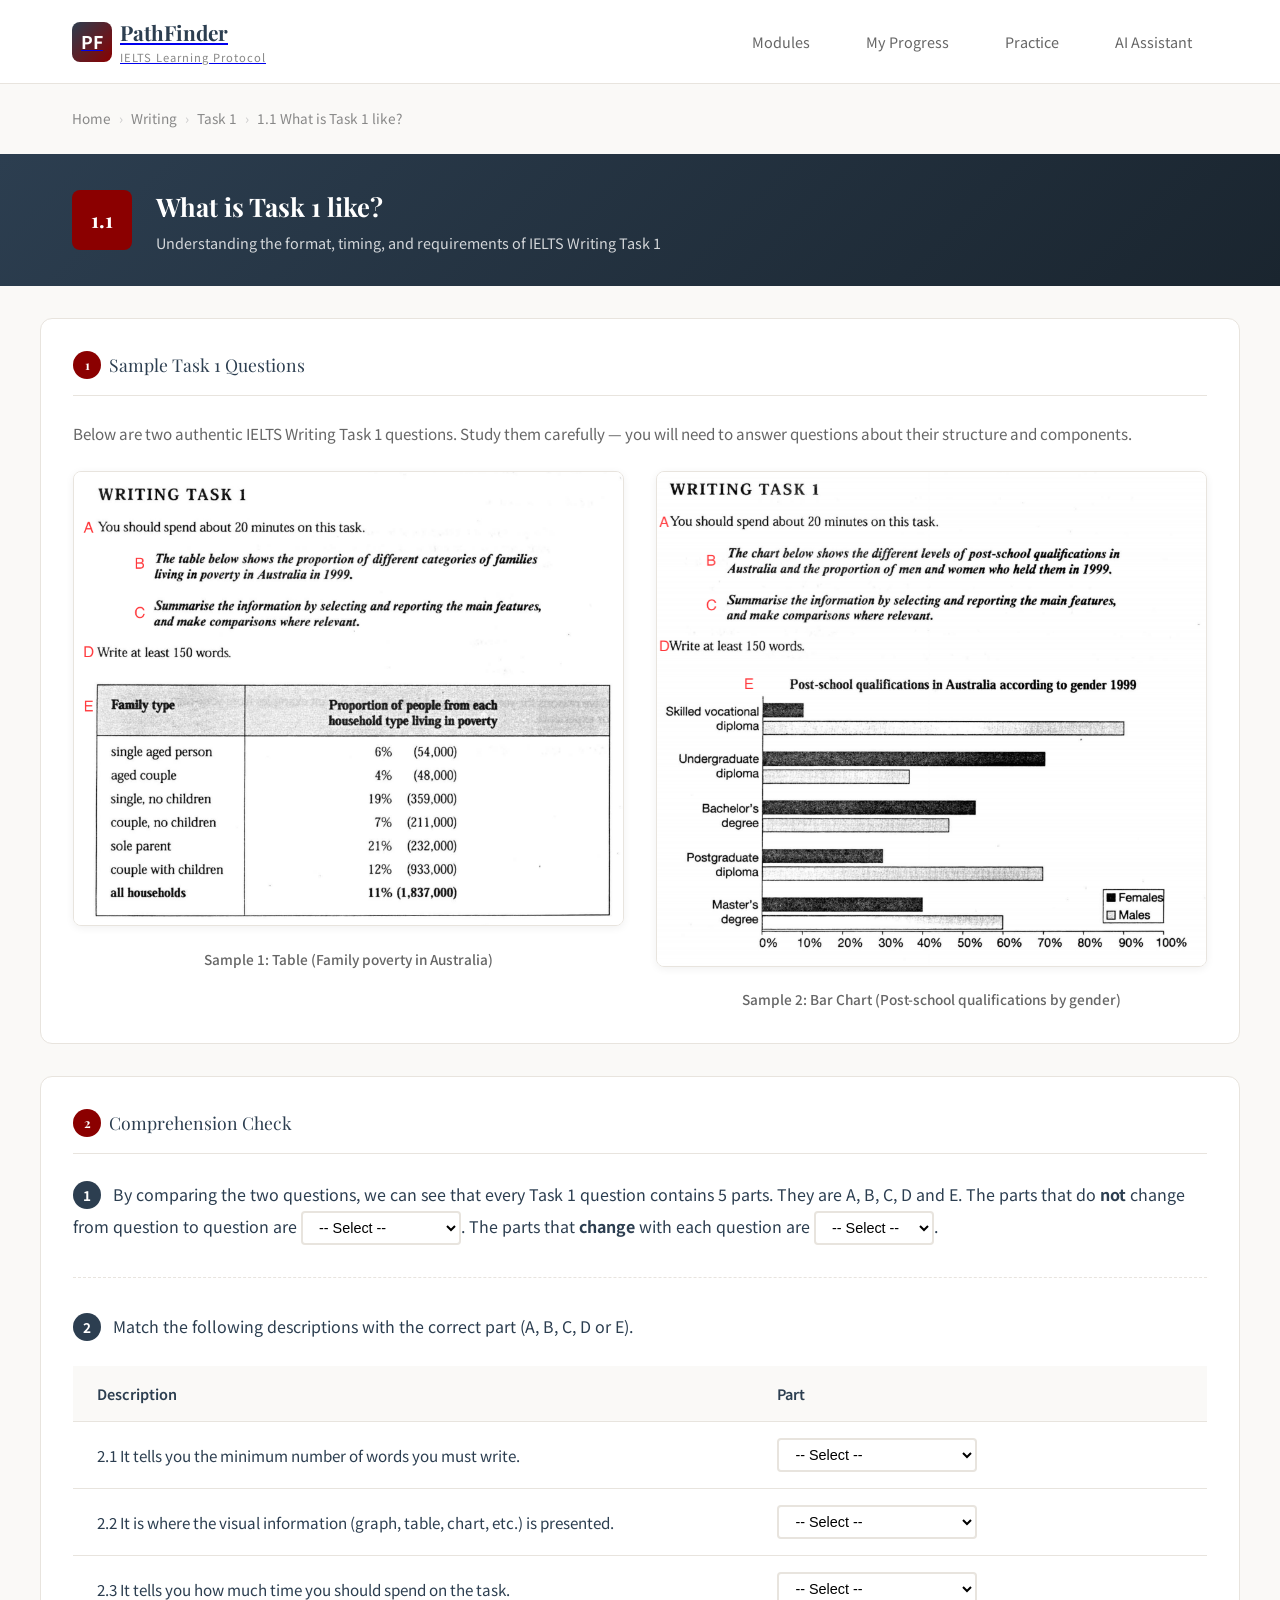
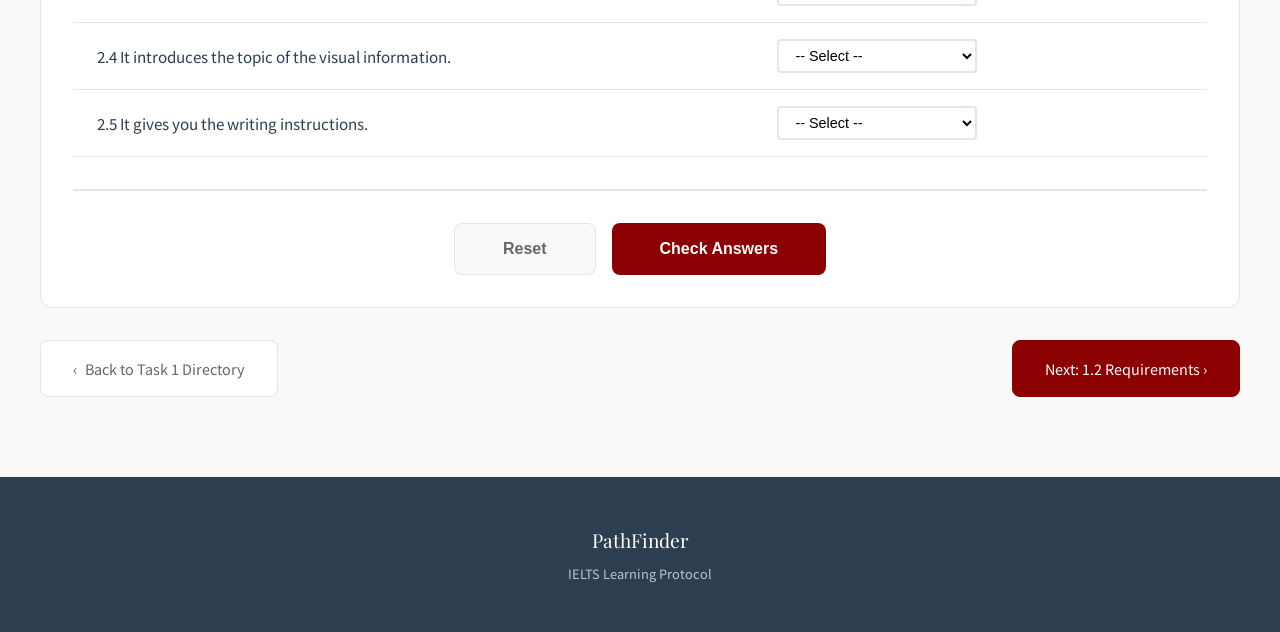
==== commit 0854c57e: "Revise lesson 1.1 exercises: restructure questions per review - Remove Instructions intro box - Q1: " ====
--- a/lesson-writing-t1-1-1.html
+++ b/lesson-writing-t1-1-1.html
@@ -493,62 +493,39 @@
                 Comprehension Check
             </div>
 
-            <div class="exercise-intro">
-                <strong>Instructions:</strong> Read the two sample questions above carefully, then complete the following exercises. Fill in the blanks and match the items. Click <strong>"Check Answers"</strong> when you are ready to see your results.
-            </div>
-
-            <!-- 填空题 -->
+            <!-- 题目 1：填空 + 下拉选择 -->
             <div class="fill-blank-question">
                 <div class="question-text">
-                    <span class="question-number">1.1</span>
-                    By comparing the two questions, we can see that every Task 1 question contains
-                    <input type="text" class="blank-input" id="q1_1" data-answer="five" placeholder="?"> parts.
-                    They are A, B, C, D and E.
+                    <span class="question-number">1</span>
+                    By comparing the two questions, we can see that every Task 1 question contains 5 parts. They are A, B, C, D and E.
+                    The parts that do <strong>not</strong> change from question to question are
+                    <select class="matching-select" id="q1_fixed" data-answer="A,C,D" style="min-width:160px;">
+                        <option value="">-- Select --</option>
+                        <option value="A,C,D">A, C, D</option>
+                        <option value="A,B,D">A, B, D</option>
+                        <option value="B,C,E">B, C, E</option>
+                        <option value="A,D,E">A, D, E</option>
+                    </select>.
+                    The parts that <strong>change</strong> with each question are
+                    <select class="matching-select" id="q1_change" data-answer="B,E" style="min-width:120px;">
+                        <option value="">-- Select --</option>
+                        <option value="B,E">B, E</option>
+                        <option value="A,C">A, C</option>
+                        <option value="C,D">C, D</option>
+                        <option value="D,E">D, E</option>
+                    </select>.
                 </div>
-                <div class="answer-explanation" id="exp1_1">
-                    <strong>Answer:</strong> five — Both questions clearly show five labeled parts: A, B, C, D, and E.
+                <div class="answer-explanation" id="exp1">
+                    <strong>Answers:</strong> A, C, D &nbsp;|&nbsp; B, E<br>
+                    Parts A ("You should spend about 20 minutes"), C ("Summarise the information…") and D ("Write at least 150 words") stay the same in every Task 1 question.
+                    Parts B (the topic sentence describing the visual) and E (the visual itself — table, chart, graph, etc.) change with each question.
                 </div>
             </div>
 
-            <div class="fill-blank-question">
-                <div class="question-text">
-                    <span class="question-number">1.2</span>
-                    Part <input type="text" class="blank-input" id="q1_2" data-answer="A" placeholder="?">
-                    tells you how much time you should spend on this task.
-                </div>
-                <div class="answer-explanation" id="exp1_2">
-                    <strong>Answer:</strong> A — Part A states "You should spend about 20 minutes on this task."
-                </div>
-            </div>
-
-            <div class="fill-blank-question">
-                <div class="question-text">
-                    <span class="question-number">2</span>
-                    Part <input type="text" class="blank-input" id="q2" data-answer="B" placeholder="?">
-                    introduces the <input type="text" class="blank-input" id="q2_2" data-answer="topic" placeholder="?">
-                    of the visual information.
-                </div>
-                <div class="answer-explanation" id="exp2">
-                    <strong>Answer:</strong> B, topic — Part B describes what the visual shows (e.g., "The table below shows the proportion of different categories of families living in poverty in Australia in 1999").
-                </div>
-            </div>
-
-            <div class="fill-blank-question">
-                <div class="question-text">
-                    <span class="question-number">3</span>
-                    Part <input type="text" class="blank-input" id="q3" data-answer="C" placeholder="?">
-                    tells you what you should do in your writing. In other words, it gives you the
-                    <input type="text" class="blank-input" id="q3_2" data-answer="instructions" placeholder="?">.
-                </div>
-                <div class="answer-explanation" id="exp3">
-                    <strong>Answer:</strong> C, instructions — Part C says "Summarise the information by selecting and reporting the main features, and make comparisons where relevant."
-                </div>
-            </div>
-
-            <!-- 匹配题 -->
+            <!-- 题目 2：匹配题（原来的 4） -->
             <div class="matching-question" style="margin-top: var(--space-xl);">
                 <div class="question-text" style="margin-bottom: var(--space-lg);">
-                    <span class="question-number">4</span>
+                    <span class="question-number">2</span>
                     Match the following descriptions with the correct part (A, B, C, D or E).
                 </div>
 
@@ -561,9 +538,9 @@
                     </thead>
                     <tbody>
                         <tr>
-                            <td>4.1 It tells you the minimum number of words you must write.</td>
+                            <td>2.1 It tells you the minimum number of words you must write.</td>
                             <td>
-                                <select class="matching-select" id="m4_1" data-answer="D">
+                                <select class="matching-select" id="m2_1" data-answer="D">
                                     <option value="">-- Select --</option>
                                     <option value="A">A</option>
                                     <option value="B">B</option>
@@ -574,9 +551,9 @@
                             </td>
                         </tr>
                         <tr>
-                            <td>4.2 It is where the visual information (graph, table, chart, etc.) is presented.</td>
+                            <td>2.2 It is where the visual information (graph, table, chart, etc.) is presented.</td>
                             <td>
-                                <select class="matching-select" id="m4_2" data-answer="E">
+                                <select class="matching-select" id="m2_2" data-answer="E">
                                     <option value="">-- Select --</option>
                                     <option value="A">A</option>
                                     <option value="B">B</option>
@@ -587,9 +564,9 @@
                             </td>
                         </tr>
                         <tr>
-                            <td>4.3 It tells you how much time you should spend on the task.</td>
+                            <td>2.3 It tells you how much time you should spend on the task.</td>
                             <td>
-                                <select class="matching-select" id="m4_3" data-answer="A">
+                                <select class="matching-select" id="m2_3" data-answer="A">
                                     <option value="">-- Select --</option>
                                     <option value="A">A</option>
                                     <option value="B">B</option>
@@ -600,9 +577,9 @@
                             </td>
                         </tr>
                         <tr>
-                            <td>4.4 It introduces the topic of the visual information.</td>
+                            <td>2.4 It introduces the topic of the visual information.</td>
                             <td>
-                                <select class="matching-select" id="m4_4" data-answer="B">
+                                <select class="matching-select" id="m2_4" data-answer="B">
                                     <option value="">-- Select --</option>
                                     <option value="A">A</option>
                                     <option value="B">B</option>
@@ -613,9 +590,9 @@
                             </td>
                         </tr>
                         <tr>
-                            <td>4.5 It gives you the writing instructions.</td>
+                            <td>2.5 It gives you the writing instructions.</td>
                             <td>
-                                <select class="matching-select" id="m4_5" data-answer="C">
+                                <select class="matching-select" id="m2_5" data-answer="C">
                                     <option value="">-- Select --</option>
                                     <option value="A">A</option>
                                     <option value="B">B</option>
@@ -628,13 +605,13 @@
                     </tbody>
                 </table>
 
-                <div class="answer-explanation" id="exp4">
+                <div class="answer-explanation" id="exp2">
                     <strong>Answers:</strong><br>
-                    4.1 D — "Write at least 150 words."<br>
-                    4.2 E — The visual data (table, chart, graph, etc.)<br>
-                    4.3 A — "You should spend about 20 minutes on this task."<br>
-                    4.4 B — Introduces what the visual is about<br>
-                    4.5 C — "Summarise the information..."
+                    2.1 D — "Write at least 150 words."<br>
+                    2.2 E — The visual data (table, chart, graph, etc.)<br>
+                    2.3 A — "You should spend about 20 minutes on this task."<br>
+                    2.4 B — Introduces what the visual is about<br>
+                    2.5 C — "Summarise the information..."
                 </div>
             </div>
 
@@ -674,28 +651,8 @@
             let correctCount = 0;
             let totalCount = 0;
 
-            // 检查填空题
-            const blankInputs = document.querySelectorAll('.blank-input');
-            blankInputs.forEach(function(input) {
-                totalCount++;
-                const userAnswer = input.value.trim().toLowerCase();
-                const correctAnswer = input.dataset.answer.toLowerCase();
-
-                input.classList.remove('correct', 'incorrect', 'unchecked');
-
-                if (userAnswer === '') {
-                    input.classList.add('unchecked');
-                } else if (userAnswer === correctAnswer) {
-                    input.classList.add('correct');
-                    correctCount++;
-                } else {
-                    input.classList.add('incorrect');
-                }
-            });
-
-            // 检查匹配题
-            const matchingSelects = document.querySelectorAll('.matching-select');
-            matchingSelects.forEach(function(select) {
+            // 检查所有下拉选择（含题目1的多值选项和题目2的匹配题）
+            document.querySelectorAll('.matching-select').forEach(function(select) {
                 totalCount++;
                 const userAnswer = select.value;
                 const correctAnswer = select.dataset.answer;
@@ -738,23 +695,14 @@
 
         // 重置答案
         function resetAnswers() {
-            // 清空填空题
-            document.querySelectorAll('.blank-input').forEach(function(input) {
-                input.value = '';
-                input.classList.remove('correct', 'incorrect');
-                input.classList.add('unchecked');
-            });
-
-            // 重置匹配题
+            // 重置所有下拉
             document.querySelectorAll('.matching-select').forEach(function(select) {
                 select.value = '';
-                select.classList.remove('correct', 'incorrect');
-                select.classList.add('unchecked');
+                select.classList.remove('correct', 'incorrect', 'unchecked');
             });
 
             // 隐藏反馈
-            const feedback = document.getElementById('resultFeedback');
-            feedback.classList.remove('show');
+            document.getElementById('resultFeedback').classList.remove('show');
 
             // 隐藏答案解析
             document.querySelectorAll('.answer-explanation').forEach(function(exp) {
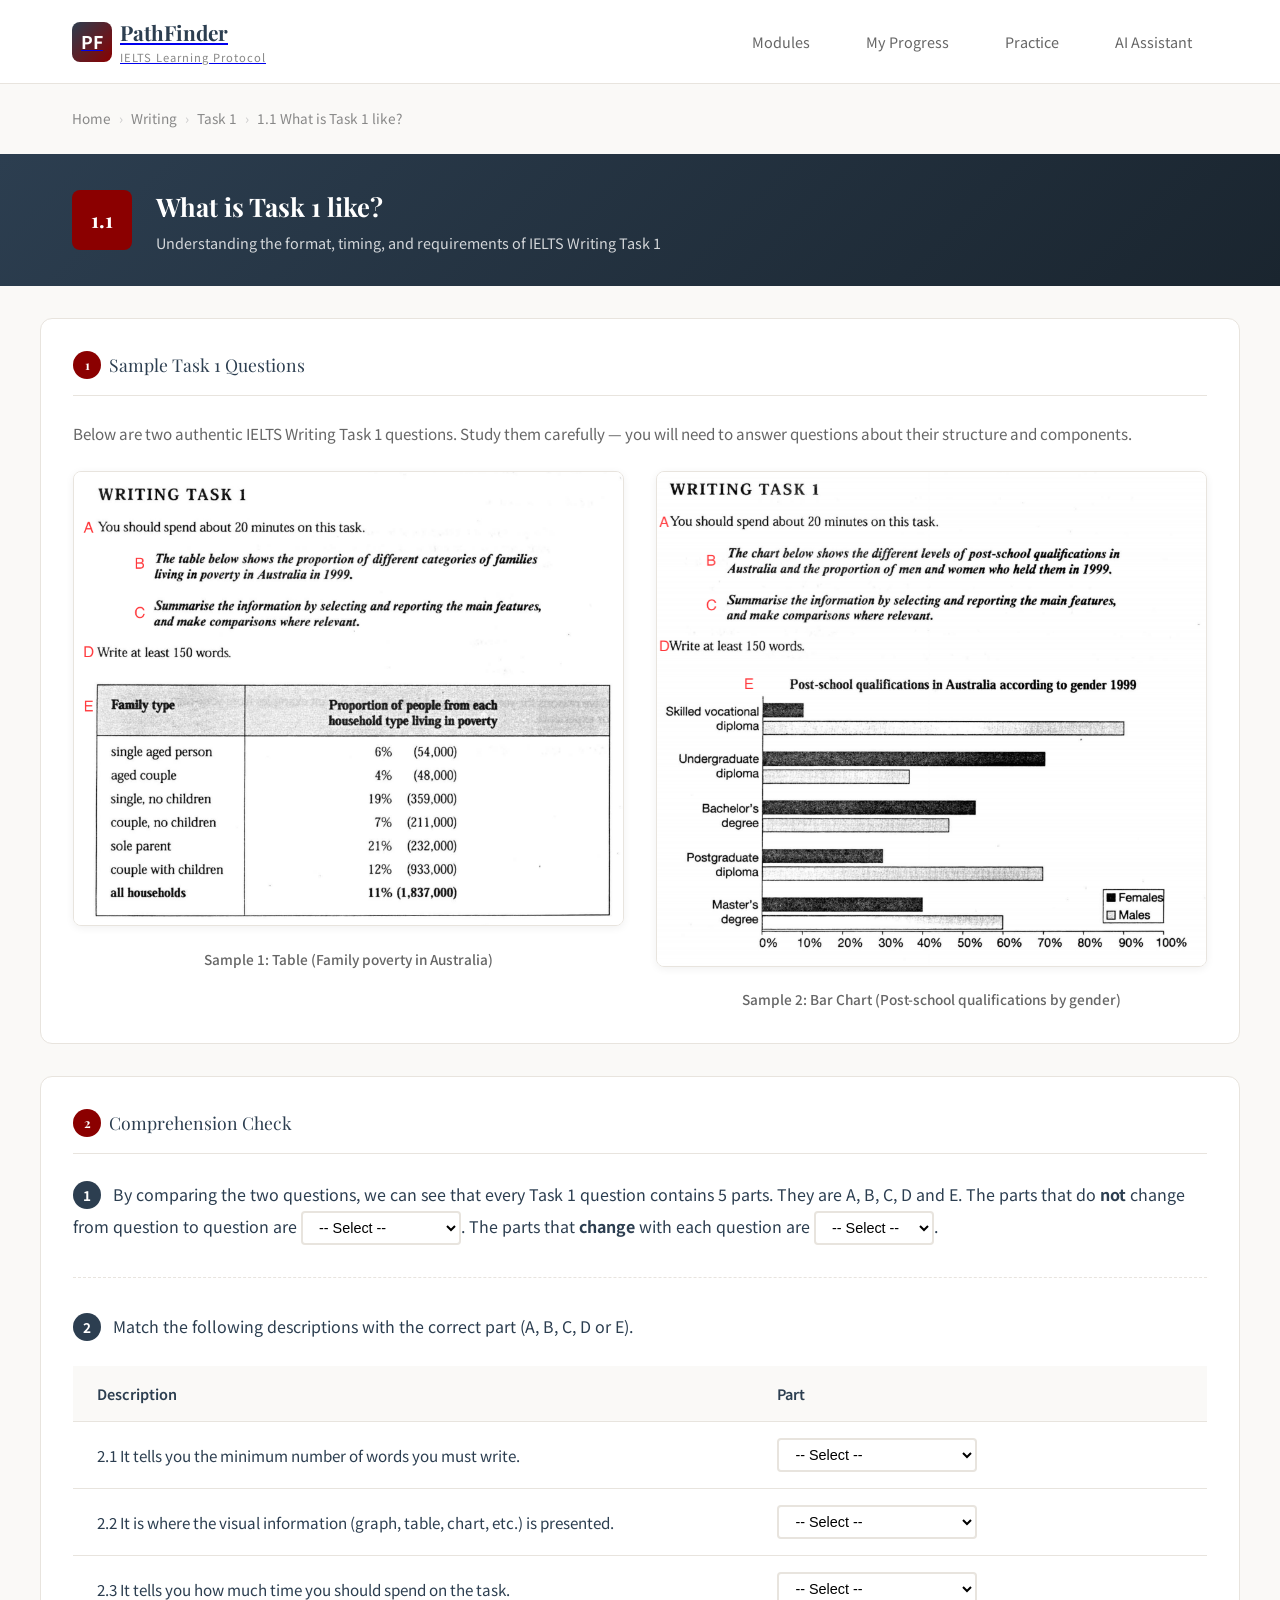
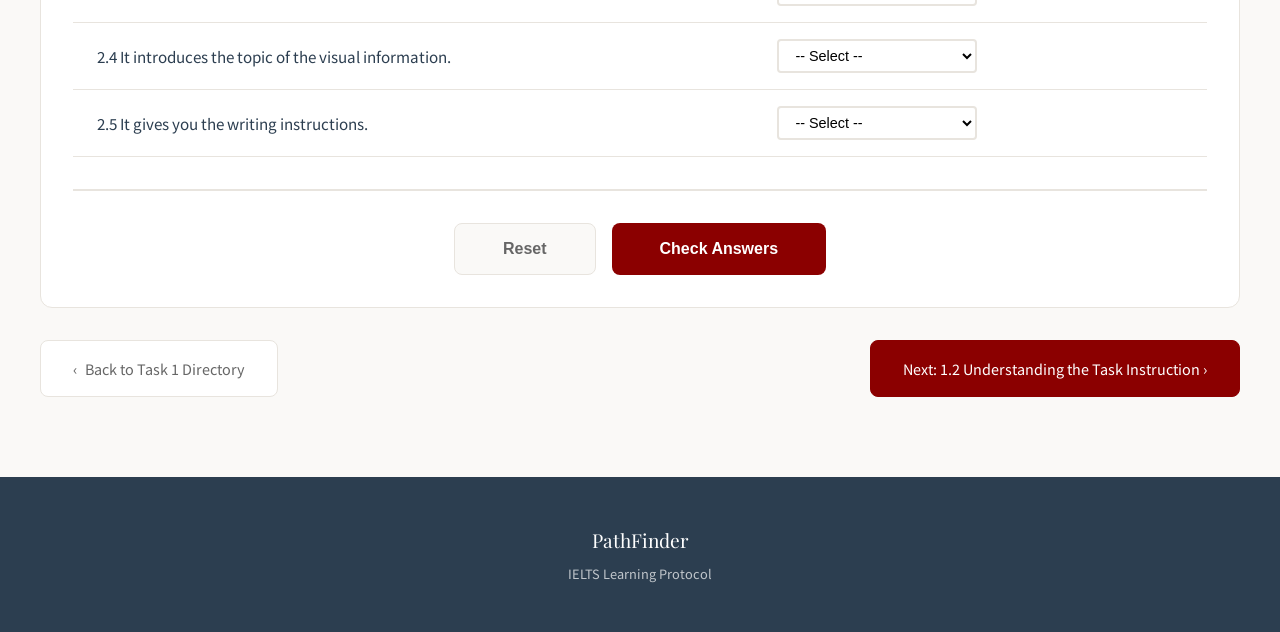
==== commit f8cdba6c: "Add lesson 1.2: Understanding the Task Instruction - Create lesson-writing-t1-1-2.html with 3 exerci" ====
--- a/lesson-writing-t1-1-1.html
+++ b/lesson-writing-t1-1-1.html
@@ -630,8 +630,8 @@
             <a href="writing-task1.html?chapter=1" class="lesson-nav-btn">
                 <span>‹</span> Back to Task 1 Directory
             </a>
-            <a href="lesson.html?module=writing-t1&id=1-2" class="lesson-nav-btn primary">
-                Next: 1.2 Requirements ›
+            <a href="lesson-writing-t1-1-2.html" class="lesson-nav-btn primary">
+                Next: 1.2 Understanding the Task Instruction ›
             </a>
         </div>
 
